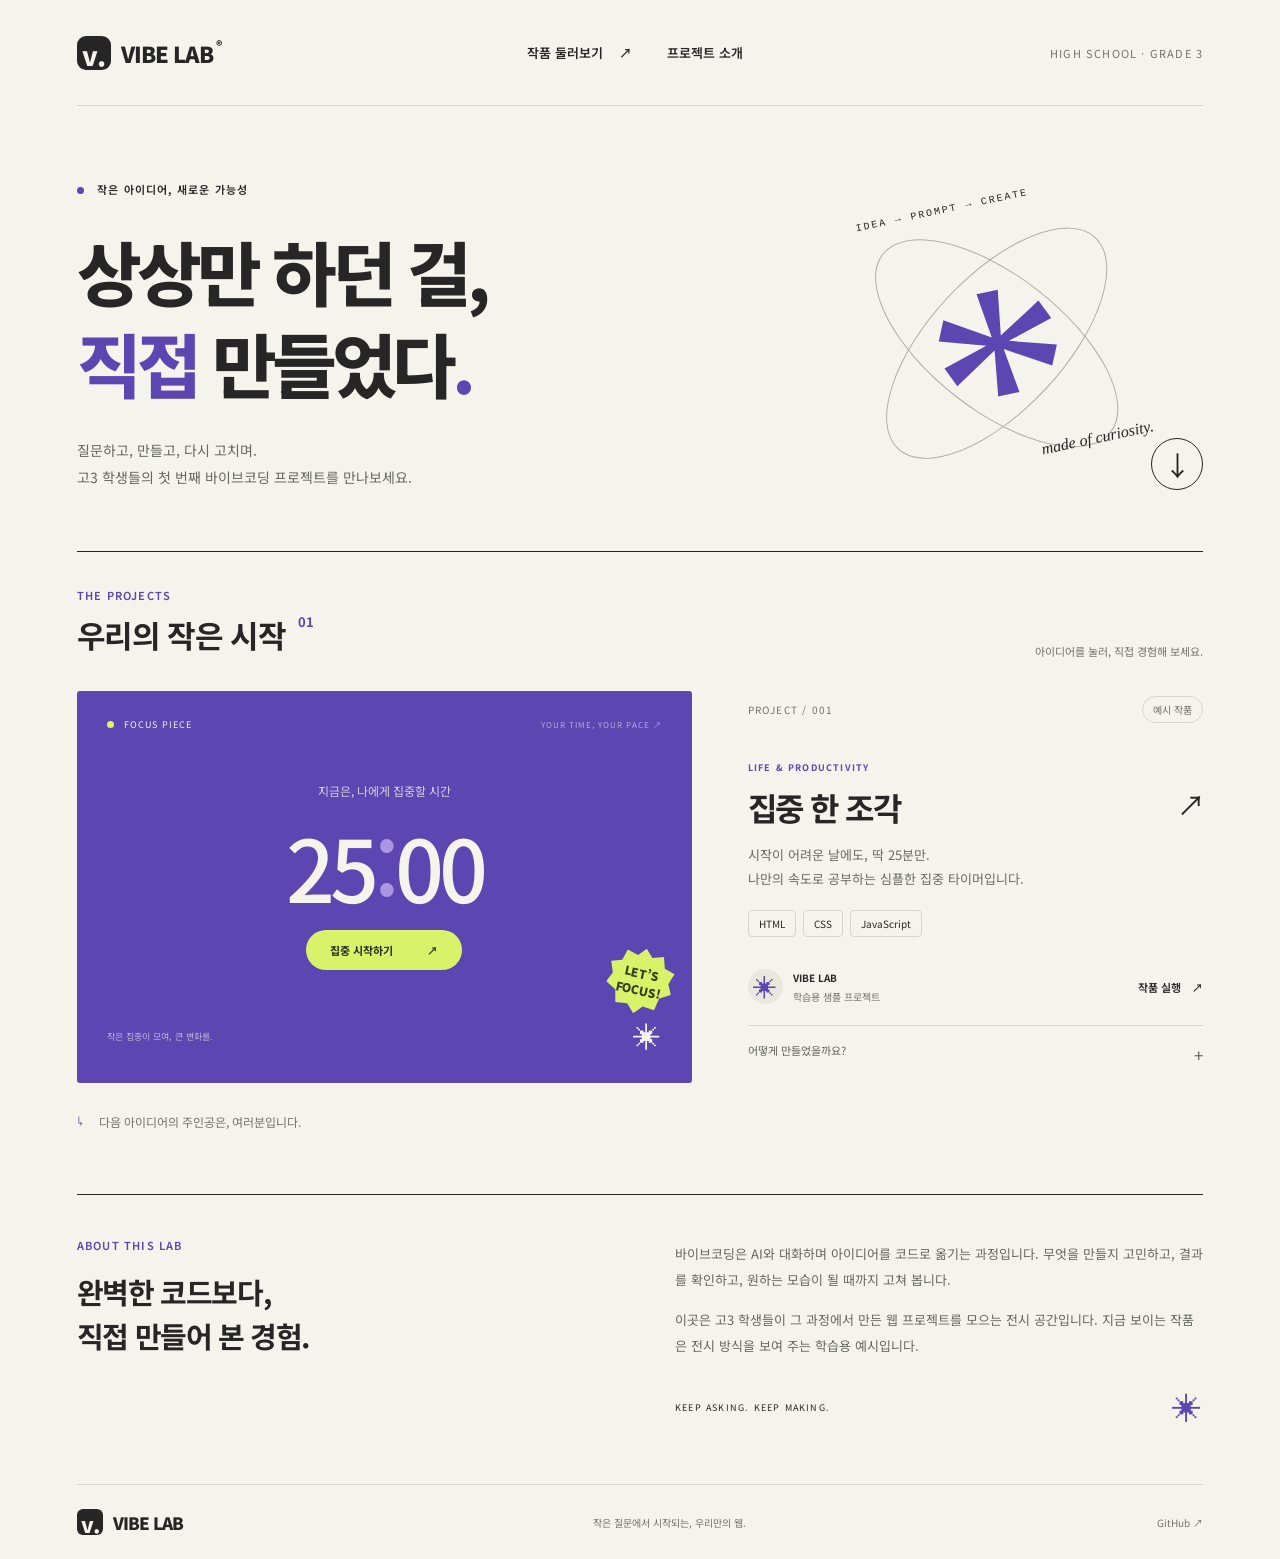
==== index.html @ 385620b1 "Build student project showcase and focus timer example" ====
<!doctype html>
<html lang="ko">
<head>
  <meta charset="UTF-8">
  <meta name="viewport" content="width=device-width, initial-scale=1">
  <meta name="description" content="고3 학생들의 아이디어가 웹이 되는 곳. 바이브코딩 프로젝트 전시관.">
  <meta name="theme-color" content="#f4f3ec">
  <title>VIBE LAB — 고3 바이브코딩 전시관</title>
  <link rel="stylesheet" href="./styles.css">
  <script src="./app.js" defer></script>
</head>
<body>
  <a class="skip" href="#projects">작품으로 바로 가기</a>
  <header class="header wrap">
    <a class="brand" href="./" aria-label="VIBE LAB 홈"><span class="brand-icon">v.</span> VIBE LAB<span class="brand-dot">®</span></a>
    <nav aria-label="주 메뉴"><a href="#projects">작품 둘러보기 <span>↗</span></a><a href="#about">프로젝트 소개</a></nav>
    <span class="edition">HIGH SCHOOL · GRADE 3</span>
  </header>
  <main>
    <section class="hero wrap" aria-labelledby="hero-title">
      <div class="eyebrow"><span class="status-dot"></span> 작은 아이디어, 새로운 가능성</div>
      <h1 id="hero-title">상상만 하던 걸,<br><span class="serif">직접</span> 만들었다<span class="period">.</span></h1>
      <div class="hero-bottom"><p>질문하고, 만들고, 다시 고치며.<br>고3 학생들의 첫 번째 바이브코딩 프로젝트를 만나보세요.</p><a class="round-link" href="#projects" aria-label="전시 작품 보기">↓</a></div>
      <div class="hero-art" aria-hidden="true"><span class="art-label">IDEA → PROMPT → CREATE</span><div class="orbit orbit-one"></div><div class="orbit orbit-two"></div><div class="art-core">*</div><span class="art-note">made of curiosity.</span></div>
    </section>
    <section id="projects" class="projects wrap" aria-labelledby="projects-title">
      <div class="section-heading"><div><span class="eyebrow">THE PROJECTS</span><h2 id="projects-title">우리의 작은 시작<span class="count">01</span></h2></div><span class="section-note">아이디어를 눌러, 직접 경험해 보세요.</span></div>
      <article class="project">
        <a class="project-visual" href="./projects/focus/" aria-label="집중 한 조각 예시 작품 실행하기">
          <div class="preview-top"><span><i></i> FOCUS PIECE</span><span>YOUR TIME, YOUR PACE ↗</span></div>
          <div class="preview-content"><span class="preview-label">지금은, 나에게 집중할 시간</span><div class="preview-clock">25<span>:</span>00</div><span class="preview-button">집중 시작하기 <span>↗</span></span></div>
          <div class="preview-bottom"><span>작은 집중이 모여, 큰 변화를.</span><span>✳</span></div>
          <span class="project-sticker">LET’S<br>FOCUS!</span>
        </a>
        <div class="project-info"><div class="project-index">PROJECT / 001 <span class="sample">예시 작품</span></div><span class="category">LIFE & PRODUCTIVITY</span><h3>집중 한 조각<span>↗</span></h3><p>시작이 어려운 날에도, 딱 25분만.<br>나만의 속도로 공부하는 심플한 집중 타이머입니다.</p><div class="tags"><span>HTML</span><span>CSS</span><span>JavaScript</span></div><div class="creator"><span class="avatar" aria-hidden="true">✳</span><div><strong>VIBE LAB</strong><span>학습용 샘플 프로젝트</span></div><a class="text-link" href="./projects/focus/">작품 실행 <span>↗</span></a></div><button class="source-toggle" type="button" aria-expanded="false" aria-controls="source-info">어떻게 만들었을까요? <span>+</span></button><div id="source-info" hidden><p>“25분 집중하고 5분 쉬는 타이머를 만들어 줘.”라는 아이디어로 시작했습니다. JavaScript로 시간을 계산하고, CSS로 원형 진행률을 표현합니다.</p><a class="text-link" href="https://github.com/realwld/vibe-coding-edu/tree/main/projects/focus" target="_blank" rel="noopener noreferrer">GitHub에서 코드 보기 ↗</a></div></div>
      </article>
      <div class="next-note"><span>↳</span> 다음 아이디어의 주인공은, 여러분입니다.</div>
    </section>
    <section id="about" class="about wrap"><div><span class="eyebrow">ABOUT THIS LAB</span><h2>완벽한 코드보다,<br>직접 만들어 본 경험.</h2></div><div class="about-copy"><p>바이브코딩은 AI와 대화하며 아이디어를 코드로 옮기는 과정입니다. 무엇을 만들지 고민하고, 결과를 확인하고, 원하는 모습이 될 때까지 고쳐 봅니다.</p><p>이곳은 고3 학생들이 그 과정에서 만든 웹 프로젝트를 모으는 전시 공간입니다. 지금 보이는 작품은 전시 방식을 보여 주는 학습용 예시입니다.</p><span class="about-sign">KEEP ASKING. KEEP MAKING. <span>✳</span></span></div></section>
  </main>
  <footer class="footer wrap"><a class="brand" href="./"><span class="brand-icon">v.</span> VIBE LAB</a><span>작은 질문에서 시작되는, 우리만의 웹.</span><a href="https://github.com/realwld/vibe-coding-edu" target="_blank" rel="noopener noreferrer">GitHub ↗</a></footer>
</body>
</html>
---- styles.css ----
@import url('https://fonts.googleapis.com/css2?family=Noto+Sans+KR:wght@400;500;600;700;800;900&display=swap');
:root{--paper:#f4f3ec;--ink:#252625;--muted:#72756d;--line:#d5d7cc;--green:#d8f36a;--purple:#5b46b2}*{box-sizing:border-box}html{scroll-behavior:smooth;scroll-padding-top:30px}body{margin:0;background:var(--paper);color:var(--ink);font-family:'Noto Sans KR',sans-serif;-webkit-font-smoothing:antialiased}a{color:inherit;text-decoration:none}button{font:inherit}a:focus-visible,button:focus-visible{outline:3px solid var(--purple);outline-offset:6px}.wrap{width:min(1200px,88%);margin-inline:auto}.header{height:106px;display:flex;align-items:center;justify-content:space-between;border-bottom:1px solid var(--line)}.brand{display:inline-flex;align-items:center;gap:10px;font-size:22px;font-weight:900;letter-spacing:-1px}.brand-icon{display:grid;place-items:center;background:var(--ink);color:var(--paper);width:34px;height:34px;border-radius:9px;font-size:26px;padding-bottom:4px}.brand-dot{align-self:start;font-size:12px;margin-left:-7px}nav{display:flex;gap:35px;font-size:13px;font-weight:600}nav a span{margin-left:12px}.edition,.eyebrow,.section-note,.project-index,.category,.tags,.preview-top,.preview-bottom,.about-sign{font-size:11px;letter-spacing:1.2px}.edition{color:var(--muted)}.hero{position:relative;padding-top:75px;padding-bottom:61px;overflow:hidden}.eyebrow{font-weight:600;display:block}.status-dot{display:inline-block;width:7px;height:7px;border-radius:50%;background:var(--purple);margin-right:9px}.hero h1{font-size:clamp(45px,5.5vw,76px);line-height:1.3;letter-spacing:-5px;margin:28px 0 29px;font-weight:800;position:relative;z-index:1}.serif{color:var(--purple)}.period{color:var(--purple)}.hero-bottom{display:flex;justify-content:space-between;align-items:end;position:relative;z-index:1}.hero p{font-size:14px;line-height:1.9;color:#666a63;margin:0}.round-link{width:52px;height:52px;border:1px solid var(--ink);border-radius:50%;display:grid;place-items:center;font-size:27px;transition:.2s}.round-link:hover{background:var(--green);transform:translateY(3px)}.hero-art{position:absolute;right:60px;top:70px;width:300px;height:290px;transform:rotate(-12deg)}.art-core{font-family:Georgia,serif;font-size:285px;color:var(--purple);text-align:center;line-height:1.45}.orbit{position:absolute;border:1px solid #adaca3;border-radius:50%;width:290px;height:135px;top:100px;left:4px;transform:rotate(-35deg)}.orbit-two{transform:rotate(50deg)}.art-label{position:absolute;top:21px;left:35px;font:10px monospace;letter-spacing:2px}.art-note{position:absolute;bottom:0;right:15px;font:italic 16px Georgia,serif}.projects{padding-top:35px;border-top:1px solid var(--ink)}.section-heading{display:flex;justify-content:space-between;align-items:end;margin-bottom:32px}.section-heading .eyebrow{color:var(--purple)}h2{font-size:31px;line-height:1.5;letter-spacing:-1.4px;margin:9px 0 0}.count{font-size:13px;letter-spacing:0;vertical-align:top;margin-left:13px;color:var(--purple)}.section-note{color:var(--muted);letter-spacing:0}.project{display:grid;grid-template-columns:1.35fr 1fr;gap:56px}.project-visual{background:var(--purple);color:#f4f3ec;min-height:390px;border-radius:3px;display:flex;flex-direction:column;justify-content:space-between;padding:27px 30px;position:relative;overflow:hidden;transition:background .25s}.project-visual:hover{background:#503b9f}.preview-top,.preview-bottom{display:flex;justify-content:space-between;align-items:center;font-size:9px;letter-spacing:1px}.preview-top i{display:inline-block;background:var(--green);width:7px;height:7px;border-radius:50%;margin-right:6px}.preview-top>span:last-child{opacity:.6;font-size:8px}.preview-content{align-self:center;text-align:center;padding:26px 0}.preview-label{font-size:12px;opacity:.8}.preview-clock{font-size:86px;letter-spacing:-5px;font-weight:500;line-height:1.5;font-variant-numeric:tabular-nums}.preview-clock>span{color:#aa97e1}.preview-button{background:var(--green);color:#282e20;display:inline-flex;gap:34px;padding:12px 24px;border-radius:30px;font-size:11px;font-weight:700}.preview-bottom>span:first-child{opacity:.65;letter-spacing:0}.preview-bottom>span:last-child{font-size:28px}.project-sticker{position:absolute;right:19px;bottom:69px;transform:rotate(12deg);background:var(--green);color:#37401f;font-size:12px;font-weight:900;width:66px;height:66px;display:grid;align-content:center;text-align:center;clip-path:polygon(50% 0,61% 12%,78% 7%,83% 24%,99% 29%,93% 46%,100% 61%,84% 70%,80% 89%,62% 87%,50% 100%,38% 87%,20% 89%,16% 70%,0 61%,7% 46%,1% 29%,17% 24%,22% 7%,39% 12%)}.project-info{padding-top:5px}.project-index{display:flex;justify-content:space-between;align-items:center;color:var(--muted);margin-bottom:29px;font-size:10px}.sample{border:1px solid var(--line);padding:5px 10px;border-radius:20px;font-size:10px;letter-spacing:0}.category{font-size:9px;color:var(--purple);font-weight:700}.project h3{font-size:32px;letter-spacing:-1.5px;margin:8px 0 13px;display:flex;justify-content:space-between}.project h3>span{font-size:28px;font-weight:400}.project-info p{font-size:13px;line-height:1.9;color:#6a6e63;margin:0 0 18px}.tags{display:flex;gap:7px;letter-spacing:0}.tags span{padding:5px 10px;border:1px solid var(--line);border-radius:4px;font-size:10px}.creator{display:flex;gap:10px;align-items:center;padding:24px 0 21px;border-bottom:1px solid var(--line);margin-top:8px}.avatar{width:35px;height:35px;display:grid;place-items:center;background:#e8e8df;border-radius:50%;font-size:24px;color:var(--purple)}.creator strong,.creator div>span{display:block;font-size:10px}.creator div>span{color:var(--muted);font-size:10px;margin-top:4px}.text-link{font-size:11px;font-weight:600}.creator .text-link{margin-left:auto}.text-link span{margin-left:8px}.source-toggle{width:100%;display:flex;justify-content:space-between;background:transparent;border:0;padding:16px 0;text-align:left;cursor:pointer;font-size:11px;color:#62665d}.source-toggle span{font-size:17px}#source-info p{font-size:12px;margin-top:7px}.next-note{padding:30px 0 64px;font-size:12px;color:var(--muted)}.next-note>span{margin-right:13px;color:var(--purple)}.about{border-top:1px solid var(--ink);padding-top:42px;padding-bottom:55px;display:grid;grid-template-columns:1fr 1fr;gap:70px}.about .eyebrow{color:var(--purple)}.about h2{font-size:29px;margin-top:17px}.about-copy{padding-top:4px}.about-copy p{font-size:13px;line-height:2;color:#666a61;margin:0 0 14px}.about-sign{display:flex;justify-content:space-between;align-items:center;margin-top:26px;font-size:9px}.about-sign>span{font-size:30px;color:var(--purple)}.footer{border-top:1px solid var(--line);padding-block:24px;display:flex;justify-content:space-between;align-items:center}.footer .brand{font-size:17px}.footer .brand-icon{width:26px;height:26px;font-size:21px;border-radius:6px}.footer>span,.footer>a:last-child{font-size:10px;color:var(--muted)}.skip{position:fixed;top:-100px;left:15px;z-index:10;padding:12px;background:var(--green)}.skip:focus{top:15px}@media(min-width:1450px){.hero{padding-top:95px;padding-bottom:80px}.hero-art{right:100px;top:85px}}@media(max-width:900px){.edition{display:none}.hero-art{right:-20px;transform:rotate(-12deg) scale(.8);transform-origin:right center;opacity:.7}.hero h1{font-size:58px}.project{gap:28px}.preview-clock{font-size:70px}.preview-top>span:last-child{display:none}.project-visual{padding:25px 20px}.project-sticker{right:10px;bottom:70px}.project h3{font-size:27px}.about{gap:35px}}@media(max-width:640px){.wrap{width:88%}.header{height:80px}.brand{font-size:19px}nav{gap:18px;font-size:10px}nav a span{display:none}.hero{padding-top:42px;padding-bottom:35px}.hero h1{font-size:45px;letter-spacing:-3px;margin:25px 0}.hero-art{top:90px;right:-15px;transform:rotate(-12deg) scale(.4);opacity:.25}.hero p{font-size:11px}.hero-bottom{gap:12px}.round-link{flex-shrink:0;width:40px;height:40px;font-size:21px}.eyebrow{font-size:9px}.section-heading{margin-bottom:22px}.section-heading h2{font-size:25px}.section-note{display:none}.project{grid-template-columns:1fr;gap:24px}.project-visual{min-height:350px;padding:24px}.preview-clock{font-size:84px}.preview-top>span:last-child{display:block;font-size:7px}.project-index{margin-bottom:20px}.project h3{font-size:29px}.next-note{padding-bottom:40px;font-size:11px}.about{grid-template-columns:1fr;gap:24px;padding-block:32px}.about h2{font-size:26px}.about-copy p{font-size:12px}.footer{flex-wrap:wrap;gap:18px}.footer>span{display:none}.footer>a:last-child{margin-left:auto}}@media(prefers-reduced-motion:reduce){html{scroll-behavior:auto}*{transition:none!important}}
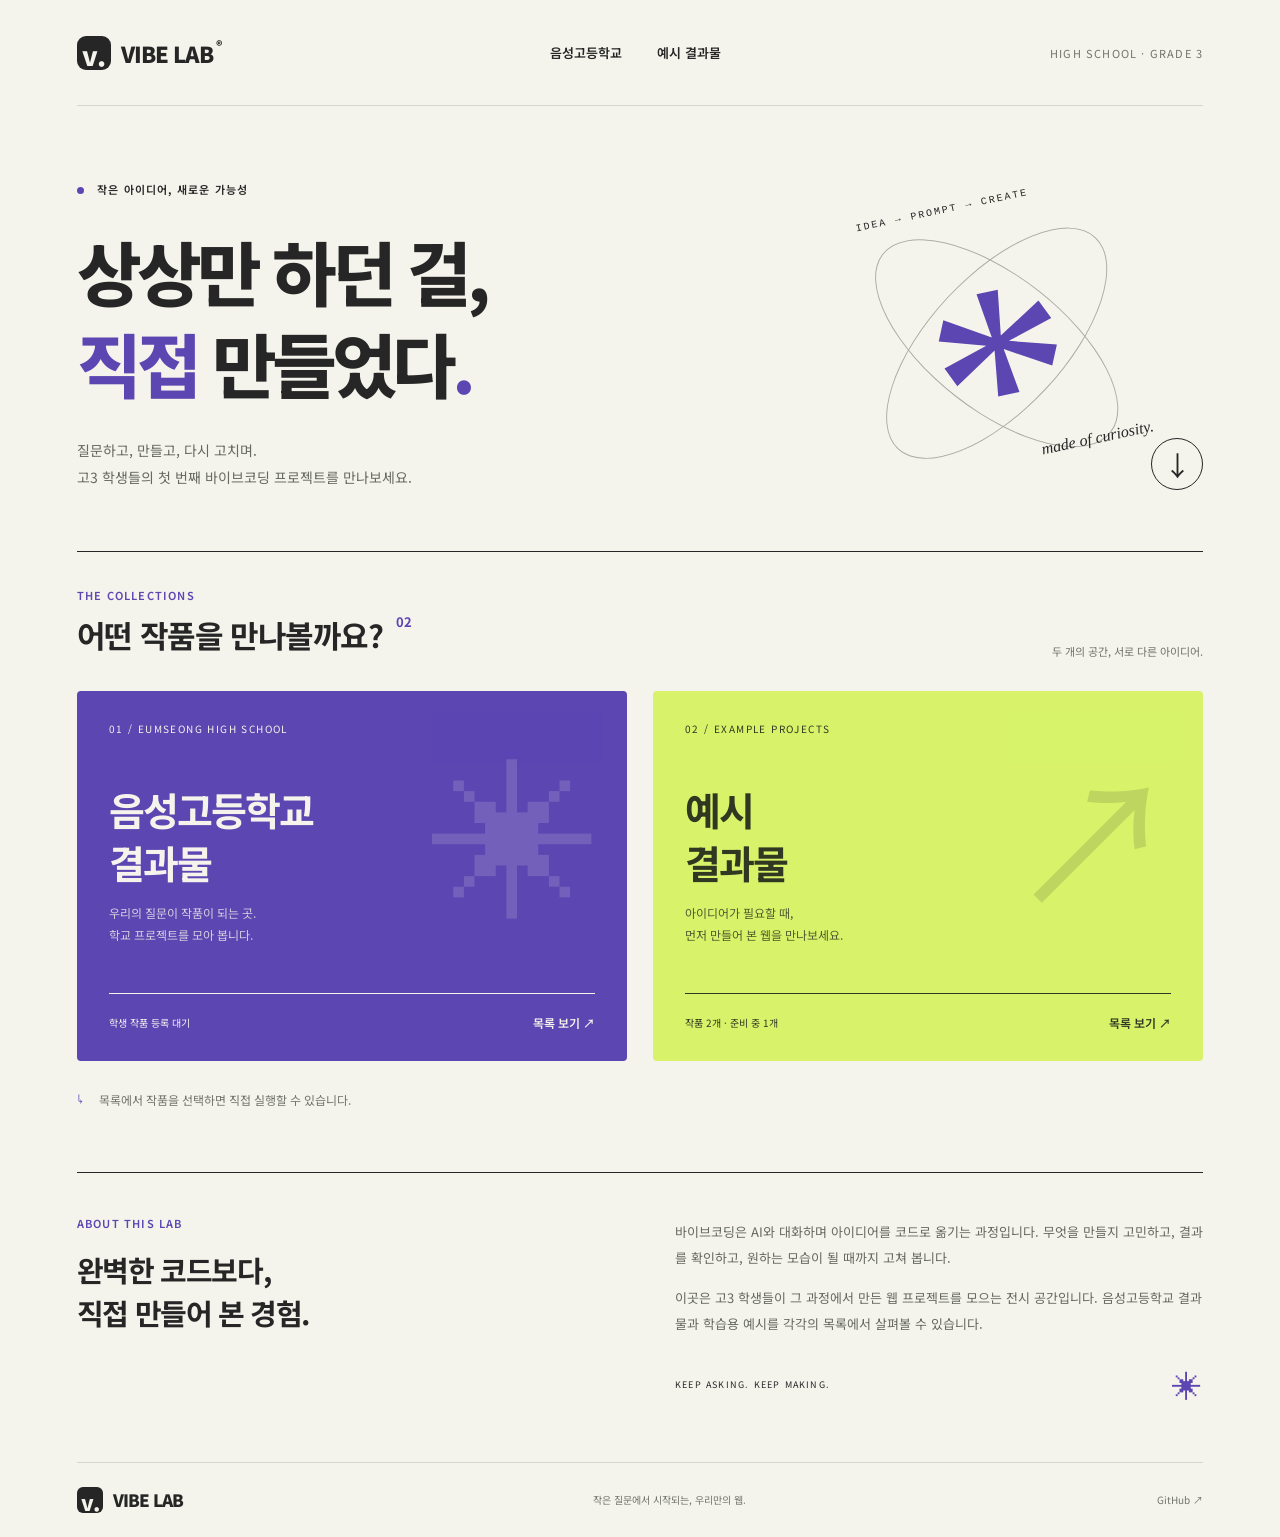
==== commit 2c82eff3: "Add school and example collection pages and move timer into examples" ====
--- a/index.html
+++ b/index.html
@@ -6,14 +6,15 @@
   <meta name="description" content="고3 학생들의 아이디어가 웹이 되는 곳. 바이브코딩 프로젝트 전시관.">
   <meta name="theme-color" content="#f4f3ec">
   <title>VIBE LAB — 고3 바이브코딩 전시관</title>
+  <link rel="canonical" href="https://realwld.github.io/vibe-coding-edu/">
+  <meta property="og:url" content="https://realwld.github.io/vibe-coding-edu/">
   <link rel="stylesheet" href="./styles.css">
-  <script src="./app.js" defer></script>
 </head>
 <body>
   <a class="skip" href="#projects">작품으로 바로 가기</a>
   <header class="header wrap">
-    <a class="brand" href="./" aria-label="VIBE LAB 홈"><span class="brand-icon">v.</span> VIBE LAB<span class="brand-dot">®</span></a>
-    <nav aria-label="주 메뉴"><a href="#projects">작품 둘러보기 <span>↗</span></a><a href="#about">프로젝트 소개</a></nav>
+    <a class="brand" href="https://realwld.github.io/vibe-coding-edu/" aria-label="VIBE LAB 홈"><span class="brand-icon">v.</span> VIBE LAB<span class="brand-dot">®</span></a>
+    <nav aria-label="주 메뉴"><a href="./projects/eumseonghs/">음성고등학교</a><a href="./projects/examples/">예시 결과물</a></nav>
     <span class="edition">HIGH SCHOOL · GRADE 3</span>
   </header>
   <main>
@@ -24,20 +25,23 @@
       <div class="hero-art" aria-hidden="true"><span class="art-label">IDEA → PROMPT → CREATE</span><div class="orbit orbit-one"></div><div class="orbit orbit-two"></div><div class="art-core">*</div><span class="art-note">made of curiosity.</span></div>
     </section>
     <section id="projects" class="projects wrap" aria-labelledby="projects-title">
-      <div class="section-heading"><div><span class="eyebrow">THE PROJECTS</span><h2 id="projects-title">우리의 작은 시작<span class="count">01</span></h2></div><span class="section-note">아이디어를 눌러, 직접 경험해 보세요.</span></div>
-      <article class="project">
-        <a class="project-visual" href="./projects/focus/" aria-label="집중 한 조각 예시 작품 실행하기">
-          <div class="preview-top"><span><i></i> FOCUS PIECE</span><span>YOUR TIME, YOUR PACE ↗</span></div>
-          <div class="preview-content"><span class="preview-label">지금은, 나에게 집중할 시간</span><div class="preview-clock">25<span>:</span>00</div><span class="preview-button">집중 시작하기 <span>↗</span></span></div>
-          <div class="preview-bottom"><span>작은 집중이 모여, 큰 변화를.</span><span>✳</span></div>
-          <span class="project-sticker">LET’S<br>FOCUS!</span>
+      <div class="section-heading"><div><span class="eyebrow">THE COLLECTIONS</span><h2 id="projects-title">어떤 작품을 만나볼까요?<span class="count">02</span></h2></div><span class="section-note">두 개의 공간, 서로 다른 아이디어.</span></div>
+      <div class="collection-grid">
+        <a class="collection-tile school-tile" href="./projects/eumseonghs/">
+          <span class="collection-kicker">01 / EUMSEONG HIGH SCHOOL</span><span class="collection-symbol" aria-hidden="true">✳</span>
+          <div><h3>음성고등학교<br>결과물</h3><p>우리의 질문이 작품이 되는 곳.<br>학교 프로젝트를 모아 봅니다.</p></div>
+          <span class="collection-cta">학생 작품 등록 대기 <span>목록 보기 ↗</span></span>
         </a>
-        <div class="project-info"><div class="project-index">PROJECT / 001 <span class="sample">예시 작품</span></div><span class="category">LIFE & PRODUCTIVITY</span><h3>집중 한 조각<span>↗</span></h3><p>시작이 어려운 날에도, 딱 25분만.<br>나만의 속도로 공부하는 심플한 집중 타이머입니다.</p><div class="tags"><span>HTML</span><span>CSS</span><span>JavaScript</span></div><div class="creator"><span class="avatar" aria-hidden="true">✳</span><div><strong>VIBE LAB</strong><span>학습용 샘플 프로젝트</span></div><a class="text-link" href="./projects/focus/">작품 실행 <span>↗</span></a></div><button class="source-toggle" type="button" aria-expanded="false" aria-controls="source-info">어떻게 만들었을까요? <span>+</span></button><div id="source-info" hidden><p>“25분 집중하고 5분 쉬는 타이머를 만들어 줘.”라는 아이디어로 시작했습니다. JavaScript로 시간을 계산하고, CSS로 원형 진행률을 표현합니다.</p><a class="text-link" href="https://github.com/realwld/vibe-coding-edu/tree/main/projects/focus" target="_blank" rel="noopener noreferrer">GitHub에서 코드 보기 ↗</a></div></div>
-      </article>
-      <div class="next-note"><span>↳</span> 다음 아이디어의 주인공은, 여러분입니다.</div>
+        <a class="collection-tile example-tile" href="./projects/examples/">
+          <span class="collection-kicker">02 / EXAMPLE PROJECTS</span><span class="collection-symbol" aria-hidden="true">↗</span>
+          <div><h3>예시<br>결과물</h3><p>아이디어가 필요할 때,<br>먼저 만들어 본 웹을 만나보세요.</p></div>
+          <span class="collection-cta">작품 2개 · 준비 중 1개 <span>목록 보기 ↗</span></span>
+        </a>
+      </div>
+      <div class="next-note"><span>↳</span> 목록에서 작품을 선택하면 직접 실행할 수 있습니다.</div>
     </section>
-    <section id="about" class="about wrap"><div><span class="eyebrow">ABOUT THIS LAB</span><h2>완벽한 코드보다,<br>직접 만들어 본 경험.</h2></div><div class="about-copy"><p>바이브코딩은 AI와 대화하며 아이디어를 코드로 옮기는 과정입니다. 무엇을 만들지 고민하고, 결과를 확인하고, 원하는 모습이 될 때까지 고쳐 봅니다.</p><p>이곳은 고3 학생들이 그 과정에서 만든 웹 프로젝트를 모으는 전시 공간입니다. 지금 보이는 작품은 전시 방식을 보여 주는 학습용 예시입니다.</p><span class="about-sign">KEEP ASKING. KEEP MAKING. <span>✳</span></span></div></section>
+    <section id="about" class="about wrap"><div><span class="eyebrow">ABOUT THIS LAB</span><h2>완벽한 코드보다,<br>직접 만들어 본 경험.</h2></div><div class="about-copy"><p>바이브코딩은 AI와 대화하며 아이디어를 코드로 옮기는 과정입니다. 무엇을 만들지 고민하고, 결과를 확인하고, 원하는 모습이 될 때까지 고쳐 봅니다.</p><p>이곳은 고3 학생들이 그 과정에서 만든 웹 프로젝트를 모으는 전시 공간입니다. 음성고등학교 결과물과 학습용 예시를 각각의 목록에서 살펴볼 수 있습니다.</p><span class="about-sign">KEEP ASKING. KEEP MAKING. <span>✳</span></span></div></section>
   </main>
-  <footer class="footer wrap"><a class="brand" href="./"><span class="brand-icon">v.</span> VIBE LAB</a><span>작은 질문에서 시작되는, 우리만의 웹.</span><a href="https://github.com/realwld/vibe-coding-edu" target="_blank" rel="noopener noreferrer">GitHub ↗</a></footer>
+  <footer class="footer wrap"><a class="brand" href="https://realwld.github.io/vibe-coding-edu/"><span class="brand-icon">v.</span> VIBE LAB</a><span>작은 질문에서 시작되는, 우리만의 웹.</span><a href="https://github.com/realwld/vibe-coding-edu" target="_blank" rel="noopener noreferrer">GitHub ↗</a></footer>
 </body>
 </html>
--- a/styles.css
+++ b/styles.css
@@ -1,2 +1,49 @@
 @import url('https://fonts.googleapis.com/css2?family=Noto+Sans+KR:wght@400;500;600;700;800;900&display=swap');
 :root{--paper:#f4f3ec;--ink:#252625;--muted:#72756d;--line:#d5d7cc;--green:#d8f36a;--purple:#5b46b2}*{box-sizing:border-box}html{scroll-behavior:smooth;scroll-padding-top:30px}body{margin:0;background:var(--paper);color:var(--ink);font-family:'Noto Sans KR',sans-serif;-webkit-font-smoothing:antialiased}a{color:inherit;text-decoration:none}button{font:inherit}a:focus-visible,button:focus-visible{outline:3px solid var(--purple);outline-offset:6px}.wrap{width:min(1200px,88%);margin-inline:auto}.header{height:106px;display:flex;align-items:center;justify-content:space-between;border-bottom:1px solid var(--line)}.brand{display:inline-flex;align-items:center;gap:10px;font-size:22px;font-weight:900;letter-spacing:-1px}.brand-icon{display:grid;place-items:center;background:var(--ink);color:var(--paper);width:34px;height:34px;border-radius:9px;font-size:26px;padding-bottom:4px}.brand-dot{align-self:start;font-size:12px;margin-left:-7px}nav{display:flex;gap:35px;font-size:13px;font-weight:600}nav a span{margin-left:12px}.edition,.eyebrow,.section-note,.project-index,.category,.tags,.preview-top,.preview-bottom,.about-sign{font-size:11px;letter-spacing:1.2px}.edition{color:var(--muted)}.hero{position:relative;padding-top:75px;padding-bottom:61px;overflow:hidden}.eyebrow{font-weight:600;display:block}.status-dot{display:inline-block;width:7px;height:7px;border-radius:50%;background:var(--purple);margin-right:9px}.hero h1{font-size:clamp(45px,5.5vw,76px);line-height:1.3;letter-spacing:-5px;margin:28px 0 29px;font-weight:800;position:relative;z-index:1}.serif{color:var(--purple)}.period{color:var(--purple)}.hero-bottom{display:flex;justify-content:space-between;align-items:end;position:relative;z-index:1}.hero p{font-size:14px;line-height:1.9;color:#666a63;margin:0}.round-link{width:52px;height:52px;border:1px solid var(--ink);border-radius:50%;display:grid;place-items:center;font-size:27px;transition:.2s}.round-link:hover{background:var(--green);transform:translateY(3px)}.hero-art{position:absolute;right:60px;top:70px;width:300px;height:290px;transform:rotate(-12deg)}.art-core{font-family:Georgia,serif;font-size:285px;color:var(--purple);text-align:center;line-height:1.45}.orbit{position:absolute;border:1px solid #adaca3;border-radius:50%;width:290px;height:135px;top:100px;left:4px;transform:rotate(-35deg)}.orbit-two{transform:rotate(50deg)}.art-label{position:absolute;top:21px;left:35px;font:10px monospace;letter-spacing:2px}.art-note{position:absolute;bottom:0;right:15px;font:italic 16px Georgia,serif}.projects{padding-top:35px;border-top:1px solid var(--ink)}.section-heading{display:flex;justify-content:space-between;align-items:end;margin-bottom:32px}.section-heading .eyebrow{color:var(--purple)}h2{font-size:31px;line-height:1.5;letter-spacing:-1.4px;margin:9px 0 0}.count{font-size:13px;letter-spacing:0;vertical-align:top;margin-left:13px;color:var(--purple)}.section-note{color:var(--muted);letter-spacing:0}.project{display:grid;grid-template-columns:1.35fr 1fr;gap:56px}.project-visual{background:var(--purple);color:#f4f3ec;min-height:390px;border-radius:3px;display:flex;flex-direction:column;justify-content:space-between;padding:27px 30px;position:relative;overflow:hidden;transition:background .25s}.project-visual:hover{background:#503b9f}.preview-top,.preview-bottom{display:flex;justify-content:space-between;align-items:center;font-size:9px;letter-spacing:1px}.preview-top i{display:inline-block;background:var(--green);width:7px;height:7px;border-radius:50%;margin-right:6px}.preview-top>span:last-child{opacity:.6;font-size:8px}.preview-content{align-self:center;text-align:center;padding:26px 0}.preview-label{font-size:12px;opacity:.8}.preview-clock{font-size:86px;letter-spacing:-5px;font-weight:500;line-height:1.5;font-variant-numeric:tabular-nums}.preview-clock>span{color:#aa97e1}.preview-button{background:var(--green);color:#282e20;display:inline-flex;gap:34px;padding:12px 24px;border-radius:30px;font-size:11px;font-weight:700}.preview-bottom>span:first-child{opacity:.65;letter-spacing:0}.preview-bottom>span:last-child{font-size:28px}.project-sticker{position:absolute;right:19px;bottom:69px;transform:rotate(12deg);background:var(--green);color:#37401f;font-size:12px;font-weight:900;width:66px;height:66px;display:grid;align-content:center;text-align:center;clip-path:polygon(50% 0,61% 12%,78% 7%,83% 24%,99% 29%,93% 46%,100% 61%,84% 70%,80% 89%,62% 87%,50% 100%,38% 87%,20% 89%,16% 70%,0 61%,7% 46%,1% 29%,17% 24%,22% 7%,39% 12%)}.project-info{padding-top:5px}.project-index{display:flex;justify-content:space-between;align-items:center;color:var(--muted);margin-bottom:29px;font-size:10px}.sample{border:1px solid var(--line);padding:5px 10px;border-radius:20px;font-size:10px;letter-spacing:0}.category{font-size:9px;color:var(--purple);font-weight:700}.project h3{font-size:32px;letter-spacing:-1.5px;margin:8px 0 13px;display:flex;justify-content:space-between}.project h3>span{font-size:28px;font-weight:400}.project-info p{font-size:13px;line-height:1.9;color:#6a6e63;margin:0 0 18px}.tags{display:flex;gap:7px;letter-spacing:0}.tags span{padding:5px 10px;border:1px solid var(--line);border-radius:4px;font-size:10px}.creator{display:flex;gap:10px;align-items:center;padding:24px 0 21px;border-bottom:1px solid var(--line);margin-top:8px}.avatar{width:35px;height:35px;display:grid;place-items:center;background:#e8e8df;border-radius:50%;font-size:24px;color:var(--purple)}.creator strong,.creator div>span{display:block;font-size:10px}.creator div>span{color:var(--muted);font-size:10px;margin-top:4px}.text-link{font-size:11px;font-weight:600}.creator .text-link{margin-left:auto}.text-link span{margin-left:8px}.source-toggle{width:100%;display:flex;justify-content:space-between;background:transparent;border:0;padding:16px 0;text-align:left;cursor:pointer;font-size:11px;color:#62665d}.source-toggle span{font-size:17px}#source-info p{font-size:12px;margin-top:7px}.next-note{padding:30px 0 64px;font-size:12px;color:var(--muted)}.next-note>span{margin-right:13px;color:var(--purple)}.about{border-top:1px solid var(--ink);padding-top:42px;padding-bottom:55px;display:grid;grid-template-columns:1fr 1fr;gap:70px}.about .eyebrow{color:var(--purple)}.about h2{font-size:29px;margin-top:17px}.about-copy{padding-top:4px}.about-copy p{font-size:13px;line-height:2;color:#666a61;margin:0 0 14px}.about-sign{display:flex;justify-content:space-between;align-items:center;margin-top:26px;font-size:9px}.about-sign>span{font-size:30px;color:var(--purple)}.footer{border-top:1px solid var(--line);padding-block:24px;display:flex;justify-content:space-between;align-items:center}.footer .brand{font-size:17px}.footer .brand-icon{width:26px;height:26px;font-size:21px;border-radius:6px}.footer>span,.footer>a:last-child{font-size:10px;color:var(--muted)}.skip{position:fixed;top:-100px;left:15px;z-index:10;padding:12px;background:var(--green)}.skip:focus{top:15px}@media(min-width:1450px){.hero{padding-top:95px;padding-bottom:80px}.hero-art{right:100px;top:85px}}@media(max-width:900px){.edition{display:none}.hero-art{right:-20px;transform:rotate(-12deg) scale(.8);transform-origin:right center;opacity:.7}.hero h1{font-size:58px}.project{gap:28px}.preview-clock{font-size:70px}.preview-top>span:last-child{display:none}.project-visual{padding:25px 20px}.project-sticker{right:10px;bottom:70px}.project h3{font-size:27px}.about{gap:35px}}@media(max-width:640px){.wrap{width:88%}.header{height:80px}.brand{font-size:19px}nav{gap:18px;font-size:10px}nav a span{display:none}.hero{padding-top:42px;padding-bottom:35px}.hero h1{font-size:45px;letter-spacing:-3px;margin:25px 0}.hero-art{top:90px;right:-15px;transform:rotate(-12deg) scale(.4);opacity:.25}.hero p{font-size:11px}.hero-bottom{gap:12px}.round-link{flex-shrink:0;width:40px;height:40px;font-size:21px}.eyebrow{font-size:9px}.section-heading{margin-bottom:22px}.section-heading h2{font-size:25px}.section-note{display:none}.project{grid-template-columns:1fr;gap:24px}.project-visual{min-height:350px;padding:24px}.preview-clock{font-size:84px}.preview-top>span:last-child{display:block;font-size:7px}.project-index{margin-bottom:20px}.project h3{font-size:29px}.next-note{padding-bottom:40px;font-size:11px}.about{grid-template-columns:1fr;gap:24px;padding-block:32px}.about h2{font-size:26px}.about-copy p{font-size:12px}.footer{flex-wrap:wrap;gap:18px}.footer>span{display:none}.footer>a:last-child{margin-left:auto}}@media(prefers-reduced-motion:reduce){html{scroll-behavior:auto}*{transition:none!important}}
+
+/* Shared collection pages */
+nav a[aria-current="page"]{color:var(--purple);text-decoration:underline;text-underline-offset:7px}
+.collection-grid{display:grid;grid-template-columns:1fr 1fr;gap:26px}
+.collection-tile{position:relative;display:flex;flex-direction:column;justify-content:space-between;min-height:370px;padding:30px 32px;border-radius:4px;overflow:hidden;transition:transform .2s}
+.collection-tile:hover{transform:translateY(-4px)}
+.school-tile{background:var(--purple);color:var(--paper)}
+.example-tile{background:var(--green);color:#303822}
+.collection-kicker{font-size:10px;letter-spacing:1.4px;position:relative;z-index:1}
+.collection-tile h3{font-size:39px;line-height:1.35;letter-spacing:-2px;margin:25px 0 14px}
+.collection-tile p{font-size:12px;line-height:1.8;margin:0;opacity:.8}
+.collection-symbol{position:absolute;right:25px;top:58px;font-size:170px;line-height:1;opacity:.15;pointer-events:none}
+.collection-cta{display:flex;justify-content:space-between;align-items:center;gap:16px;margin-top:25px;padding-top:20px;border-top:1px solid currentColor;font-size:10px}
+.collection-cta>span{font-size:12px;font-weight:600}
+.collection-hero{padding-top:30px;padding-bottom:50px}
+.back-link{display:inline-block;font-size:11px;color:var(--muted);margin-bottom:36px}
+.collection-hero h1{font-size:clamp(40px,5vw,66px);letter-spacing:-3px}
+.work-grid{display:grid;grid-template-columns:repeat(2,minmax(0,1fr));gap:28px;align-items:start}
+.work-card{border:1px solid var(--line);border-radius:4px;overflow:hidden;background:#f9f8f3}
+.work-preview{height:285px;position:relative;display:flex;flex-direction:column;justify-content:space-between;padding:25px 28px;overflow:hidden}
+a.work-preview:hover .work-open{transform:translate(3px,-3px)}
+.work-kicker{font-size:10px;letter-spacing:1.5px;position:relative;z-index:1}
+.work-preview>strong{font-size:40px;line-height:1.4;letter-spacing:-2px;position:relative;z-index:1}
+.work-preview .work-clock{font-size:80px;text-align:center;line-height:1.1;font-weight:500;letter-spacing:-4px}
+.work-preview-caption{font-size:10px;opacity:.8;letter-spacing:.4px;position:relative;z-index:1}
+.work-open{position:absolute;right:22px;bottom:17px;font-size:27px;transition:transform .2s;z-index:1}
+.focus-preview{background:var(--purple);color:var(--paper)}
+.focus-preview .work-clock{color:var(--green)}
+.introduce-preview{background:#07162c;color:#f4f6f8}
+.introduce-preview em{font-style:normal;color:#8de9ff}
+.introduce-preview img{position:absolute;right:0;top:0;width:43%;height:100%;object-fit:cover;object-position:center;opacity:.4;mask-image:linear-gradient(to right,transparent,#000 40%)}
+.coming-preview{background:#e8e8df;color:#6a6e63}
+.coming-preview>strong{font-size:31px}
+.work-body{padding:25px 28px}
+.work-body .project-index{margin-bottom:18px;gap:12px}
+.work-body h3{font-size:23px;letter-spacing:-1px;margin:0 0 12px}
+.work-body p{font-size:12px;line-height:1.9;color:var(--muted);margin:0 0 18px;min-height:46px}
+.work-links{border-top:1px solid var(--line);margin-top:23px;padding-top:18px;display:flex;justify-content:space-between;gap:12px}
+.pending-label{font-size:11px;color:var(--muted)}
+.collection-note{font-size:11px;line-height:1.9;color:var(--muted);margin:26px 0 50px}
+.collection-end{display:flex;justify-content:space-between;gap:20px;padding:30px 0 45px;border-top:1px solid var(--line);font-size:12px;color:var(--muted)}
+.empty-collection{border:1px dashed #bfc2b5;min-height:275px;padding:45px 25px;text-align:center;display:flex;flex-direction:column;align-items:center;justify-content:center;background:#eeeee5}
+.empty-collection>span{font-size:48px;color:var(--purple);line-height:1}
+.empty-collection h3{font-size:23px;letter-spacing:-1px;margin:20px 0 12px}
+.empty-collection p{font-size:12px;line-height:1.9;color:var(--muted);margin:0 0 23px}
+@media(max-width:900px){.collection-tile{padding:25px;min-height:350px}.collection-tile h3{font-size:33px}.collection-symbol{font-size:135px;right:15px;top:70px}.collection-cta{font-size:9px}.collection-cta>span{font-size:10px}.work-preview{height:260px;padding:24px}.work-body{padding:24px}.work-preview>strong{font-size:33px}.work-preview .work-clock{font-size:74px}}
+@media(max-width:640px){.collection-grid,.work-grid{grid-template-columns:1fr;gap:22px}.collection-tile{min-height:325px}.collection-tile h3{font-size:35px;margin-top:18px}.collection-symbol{right:20px;top:50px;font-size:150px}.collection-hero{padding-top:22px;padding-bottom:34px}.back-link{margin-bottom:29px}.collection-hero h1{font-size:39px;letter-spacing:-2.5px}.collection-hero p{font-size:12px}.work-preview{height:275px}.work-preview>strong{font-size:37px}.work-preview .work-clock{font-size:84px}.work-body h3{font-size:23px}.collection-note{margin-bottom:35px}.collection-end{flex-direction:column;gap:16px;padding:25px 0 30px}.empty-collection{padding:35px 20px}.empty-collection h3{font-size:21px}}
